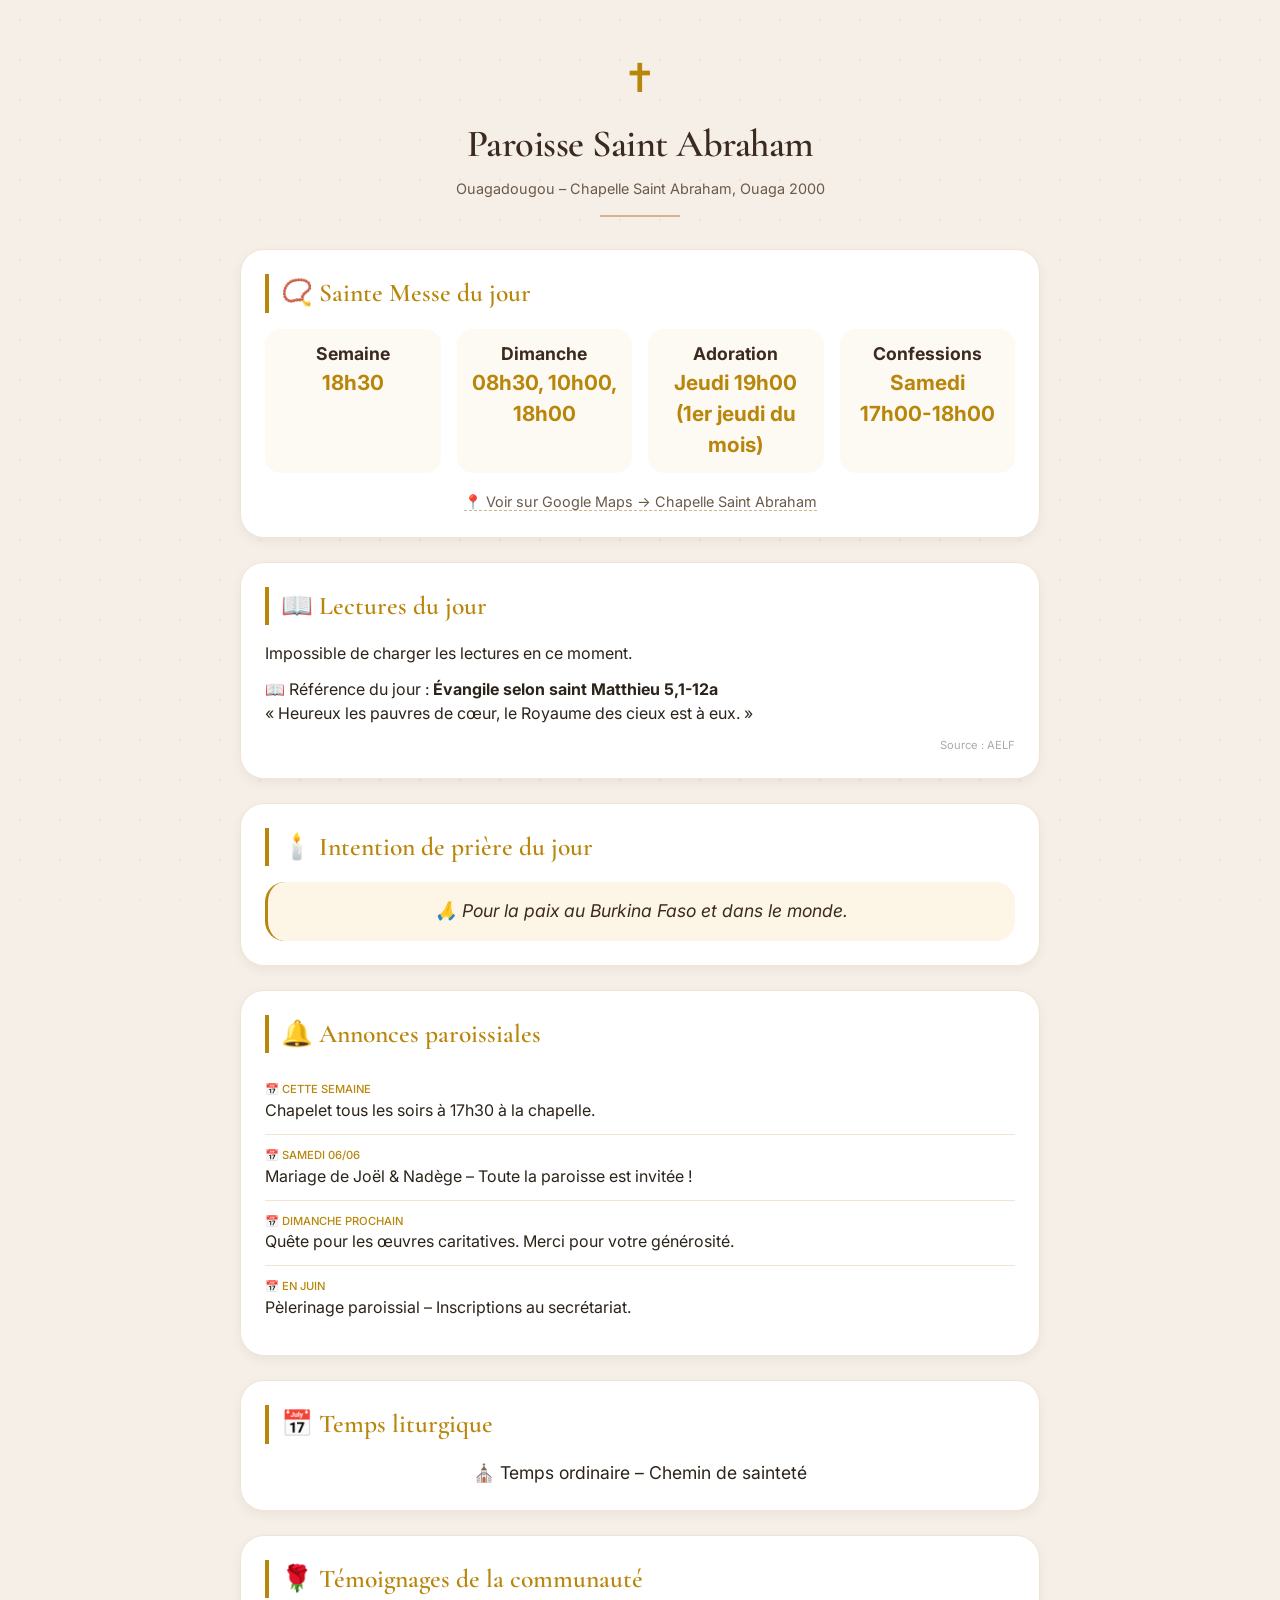
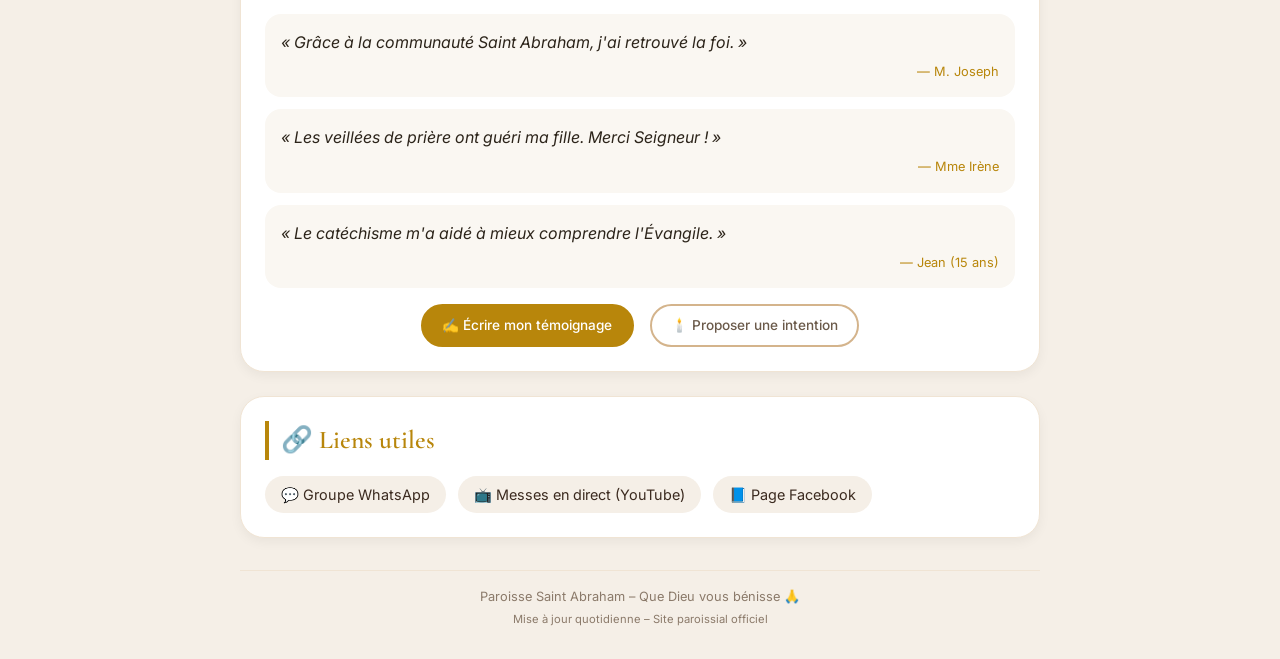
==== index.html @ 6b3c21b5 "Revise testimony CTA with new buttons and styles Updated the testimony call-to-action section to inc" ====
<!DOCTYPE html>
<html lang="fr">
<head>
    <meta charset="UTF-8">
    <meta name="viewport" content="width=device-width, initial-scale=1.0, viewport-fit=cover">
    <title>Paroisse Saint Abraham - Accueil</title>
    <meta name="description" content="Bienvenue à la Paroisse Saint Abraham - Horaires des messes, lectures du jour, intentions de prière et vie de la communauté chrétienne.">
    <link rel="stylesheet" href="style.css">
    <link href="https://fonts.googleapis.com/css2?family=Inter:opsz,wght@14..32,300;14..32,400;14..32,500;14..32,600;14..32,700&family=Cormorant+Garamond:ital,wght@0,400;0,500;1,400&display=swap" rel="stylesheet">
</head>
<body>
    <div class="bg-pattern"></div>
    
    <div class="container">
        <!-- Header avec nom de la paroisse -->
        <header>
            <div class="cross-icon">✝</div>
            <h1>Paroisse Saint Abraham</h1>
            <p class="subtitle">Ouagadougou – Chapelle Saint Abraham, Ouaga 2000</p>
            <div class="divider"></div>
        </header>

        <!-- Section : Messe du jour -->
        <section class="card mass-card">
            <h2>📿 Sainte Messe du jour</h2>
            <div id="mass-times" class="mass-times">
                <div class="skeleton">Chargement des horaires...</div>
            </div>
            <div class="location-link">
                <a href="https://maps.google.com/?q=Chapelle+Saint+Abraham+Ouaga+2000" target="_blank" rel="noopener noreferrer">
                    📍 Voir sur Google Maps → Chapelle Saint Abraham
                </a>
            </div>
        </section>

        <!-- Section : Lectures du jour -->
        <section class="card readings-card">
            <h2>📖 Lectures du jour</h2>
            <div id="readings" class="readings-content">
                <div class="skeleton">Chargement des lectures...</div>
            </div>
            <p class="reading-source">Source : AELF</p>
        </section>

        <!-- Section : Intention de prière -->
        <section class="card prayer-card">
            <h2>🕯️ Intention de prière du jour</h2>
            <div id="prayer-intention" class="prayer-text">
                <div class="skeleton">Chargement...</div>
            </div>
        </section>

        <!-- Section : Annonces -->
        <section class="card announcements-card">
            <h2>🔔 Annonces paroissiales</h2>
            <div id="announcements" class="announcements-list">
                <div class="skeleton">Chargement des annonces...</div>
            </div>
        </section>

        <!-- Section : Calendrier liturgique -->
        <section class="card calendar-card">
            <h2>📅 Temps liturgique</h2>
            <div id="liturgical-season" class="season-info">
                <div class="skeleton">Chargement...</div>
            </div>
        </section>

        <!-- Section : Témoignages -->
        <section class="card testimonies-card">
            <h2>🌹 Témoignages de la communauté</h2>
            <div id="testimonies" class="testimonies-list">
                <div class="skeleton">Chargement des témoignages...</div>
            </div>
          <div class="testimony-cta" style="display: flex; gap: 1rem; flex-wrap: wrap; justify-content: center;">
    <a href="partager.html" class="btn-outline" style="background: #b8860b; color: white; border-color: #b8860b;">
        ✍️ Écrire mon témoignage
    </a>
    <a href="partager.html" class="btn-outline">
        🕯️ Proposer une intention
    </a>
</div>
        </section>

        <!-- Section : Liens utiles -->
        <section class="card links-card">
            <h2>🔗 Liens utiles</h2>
            <div class="links-grid">
                <a href="#" class="link-item" id="whatsapp-link">💬 Groupe WhatsApp</a>
                <a href="#" class="link-item" id="youtube-link">📺 Messes en direct (YouTube)</a>
                <a href="#" class="link-item" id="facebook-link">📘 Page Facebook</a>
            </div>
        </section>

        <!-- Footer -->
        <footer>
            <p>Paroisse Saint Abraham – Que Dieu vous bénisse 🙏</p>
            <p class="footer-small">Mise à jour quotidienne – Site paroissial officiel</p>
        </footer>
    </div>

    <script src="script.js"></script>
</body>
</html>
---- style.css ----
/* Reset & base */
* {
    margin: 0;
    padding: 0;
    box-sizing: border-box;
}

body {
    font-family: 'Inter', sans-serif;
    background: #f5efe7;
    color: #2c241a;
    line-height: 1.5;
    padding: 1rem;
    position: relative;
    min-height: 100vh;
}

/* Fond léger avec motif */
.bg-pattern {
    position: fixed;
    top: 0;
    left: 0;
    width: 100%;
    height: 100%;
    background-image: radial-gradient(#d4c5b0 1px, transparent 1px);
    background-size: 40px 40px;
    opacity: 0.3;
    pointer-events: none;
    z-index: 0;
}

.container {
    max-width: 800px;
    margin: 0 auto;
    position: relative;
    z-index: 1;
}

/* Header */
header {
    text-align: center;
    margin: 2rem 0 2rem 0;
}

.cross-icon {
    font-size: 2.5rem;
    color: #b8860b;
    margin-bottom: 0.5rem;
}

h1 {
    font-family: 'Cormorant Garamond', serif;
    font-size: 2.4rem;
    font-weight: 600;
    color: #3b2a1f;
    letter-spacing: -0.5px;
}

.subtitle {
    color: #6b5a4a;
    font-size: 0.9rem;
    margin-top: 0.25rem;
}

.divider {
    width: 80px;
    height: 2px;
    background: #d4b48c;
    margin: 1rem auto 0;
}

/* Cartes */
.card {
    background: white;
    border-radius: 24px;
    padding: 1.5rem;
    margin-bottom: 1.5rem;
    box-shadow: 0 4px 12px rgba(0,0,0,0.05);
    transition: transform 0.2s, box-shadow 0.2s;
    border: 1px solid #f0e4d4;
}

.card:hover {
    transform: translateY(-2px);
    box-shadow: 0 8px 24px rgba(0,0,0,0.08);
}

h2 {
    font-family: 'Cormorant Garamond', serif;
    font-size: 1.6rem;
    font-weight: 600;
    color: #b8860b;
    margin-bottom: 1rem;
    border-left: 4px solid #b8860b;
    padding-left: 0.75rem;
}

/* Horaires messe */
.mass-times {
    display: flex;
    flex-wrap: wrap;
    gap: 1rem;
    justify-content: space-between;
}

.mass-day {
    flex: 1;
    min-width: 120px;
    background: #fdf9f3;
    padding: 0.75rem;
    border-radius: 16px;
    text-align: center;
}

.mass-day strong {
    display: block;
    font-size: 1.1rem;
    color: #3b2a1f;
}

.mass-hour {
    font-size: 1.3rem;
    font-weight: 700;
    color: #b8860b;
}

.location-link {
    margin-top: 1rem;
    text-align: center;
}

.location-link a {
    color: #6b5a4a;
    text-decoration: none;
    font-size: 0.9rem;
    border-bottom: 1px dashed #d4b48c;
}

/* Lectures */
.readings-content p {
    margin-bottom: 0.75rem;
}

.reading-ref {
    font-weight: 600;
    color: #b8860b;
}

.reading-text {
    font-style: italic;
    color: #4a3a2a;
}

.reading-source {
    font-size: 0.7rem;
    color: #aaa;
    text-align: right;
    margin-top: 0.5rem;
}

/* Intention de prière */
.prayer-text {
    background: #fdf5e6;
    padding: 1rem;
    border-radius: 20px;
    font-size: 1.1rem;
    font-style: italic;
    text-align: center;
    color: #3b2a1f;
    border-left: 3px solid #b8860b;
}

/* Annonces */
.announcement-item {
    padding: 0.75rem 0;
    border-bottom: 1px solid #f0e4d4;
}

.announcement-item:last-child {
    border-bottom: none;
}

.announcement-date {
    font-size: 0.7rem;
    color: #b8860b;
    font-weight: 500;
    text-transform: uppercase;
}

/* Témoignages */
.testimony-item {
    background: #faf7f2;
    padding: 1rem;
    border-radius: 16px;
    margin-bottom: 0.75rem;
    font-style: italic;
}

.testimony-author {
    margin-top: 0.5rem;
    font-size: 0.8rem;
    color: #b8860b;
    text-align: right;
    font-style: normal;
}

.testimony-cta {
    margin-top: 1rem;
    text-align: center;
}

.btn-outline {
    display: inline-block;
    padding: 0.6rem 1.2rem;
    border: 2px solid #d4b48c;
    border-radius: 40px;
    color: #6b5a4a;
    text-decoration: none;
    font-size: 0.85rem;
    font-weight: 500;
    transition: 0.2s;
}

.btn-outline:hover {
    background: #d4b48c;
    color: white;
}

/* Liens utiles */
.links-grid {
    display: flex;
    flex-wrap: wrap;
    gap: 0.75rem;
}

.link-item {
    background: #f5efe7;
    padding: 0.5rem 1rem;
    border-radius: 40px;
    text-decoration: none;
    color: #3b2a1f;
    font-size: 0.9rem;
    transition: 0.2s;
}

.link-item:hover {
    background: #d4b48c;
    color: white;
}

/* Footer */
footer {
    text-align: center;
    margin-top: 2rem;
    padding: 1rem;
    font-size: 0.8rem;
    color: #8b7a6a;
    border-top: 1px solid #f0e4d4;
}

.footer-small {
    font-size: 0.7rem;
    margin-top: 0.25rem;
}

/* Skeleton */
.skeleton {
    background: linear-gradient(90deg, #f0e4d4 25%, #faf3ea 50%, #f0e4d4 75%);
    background-size: 200% 100%;
    animation: shimmer 1.5s infinite;
    height: 1.2rem;
    border-radius: 8px;
    width: 100%;
    margin: 0.5rem 0;
}

@keyframes shimmer {
    0% { background-position: 200% 0; }
    100% { background-position: -200% 0; }
}

/* Responsive */
@media (max-width: 600px) {
    body {
        padding: 0.75rem;
    }
    
    h1 {
        font-size: 1.8rem;
    }
    
    .card {
        padding: 1rem;
    }
    
    .mass-times {
        flex-direction: column;
    }
}
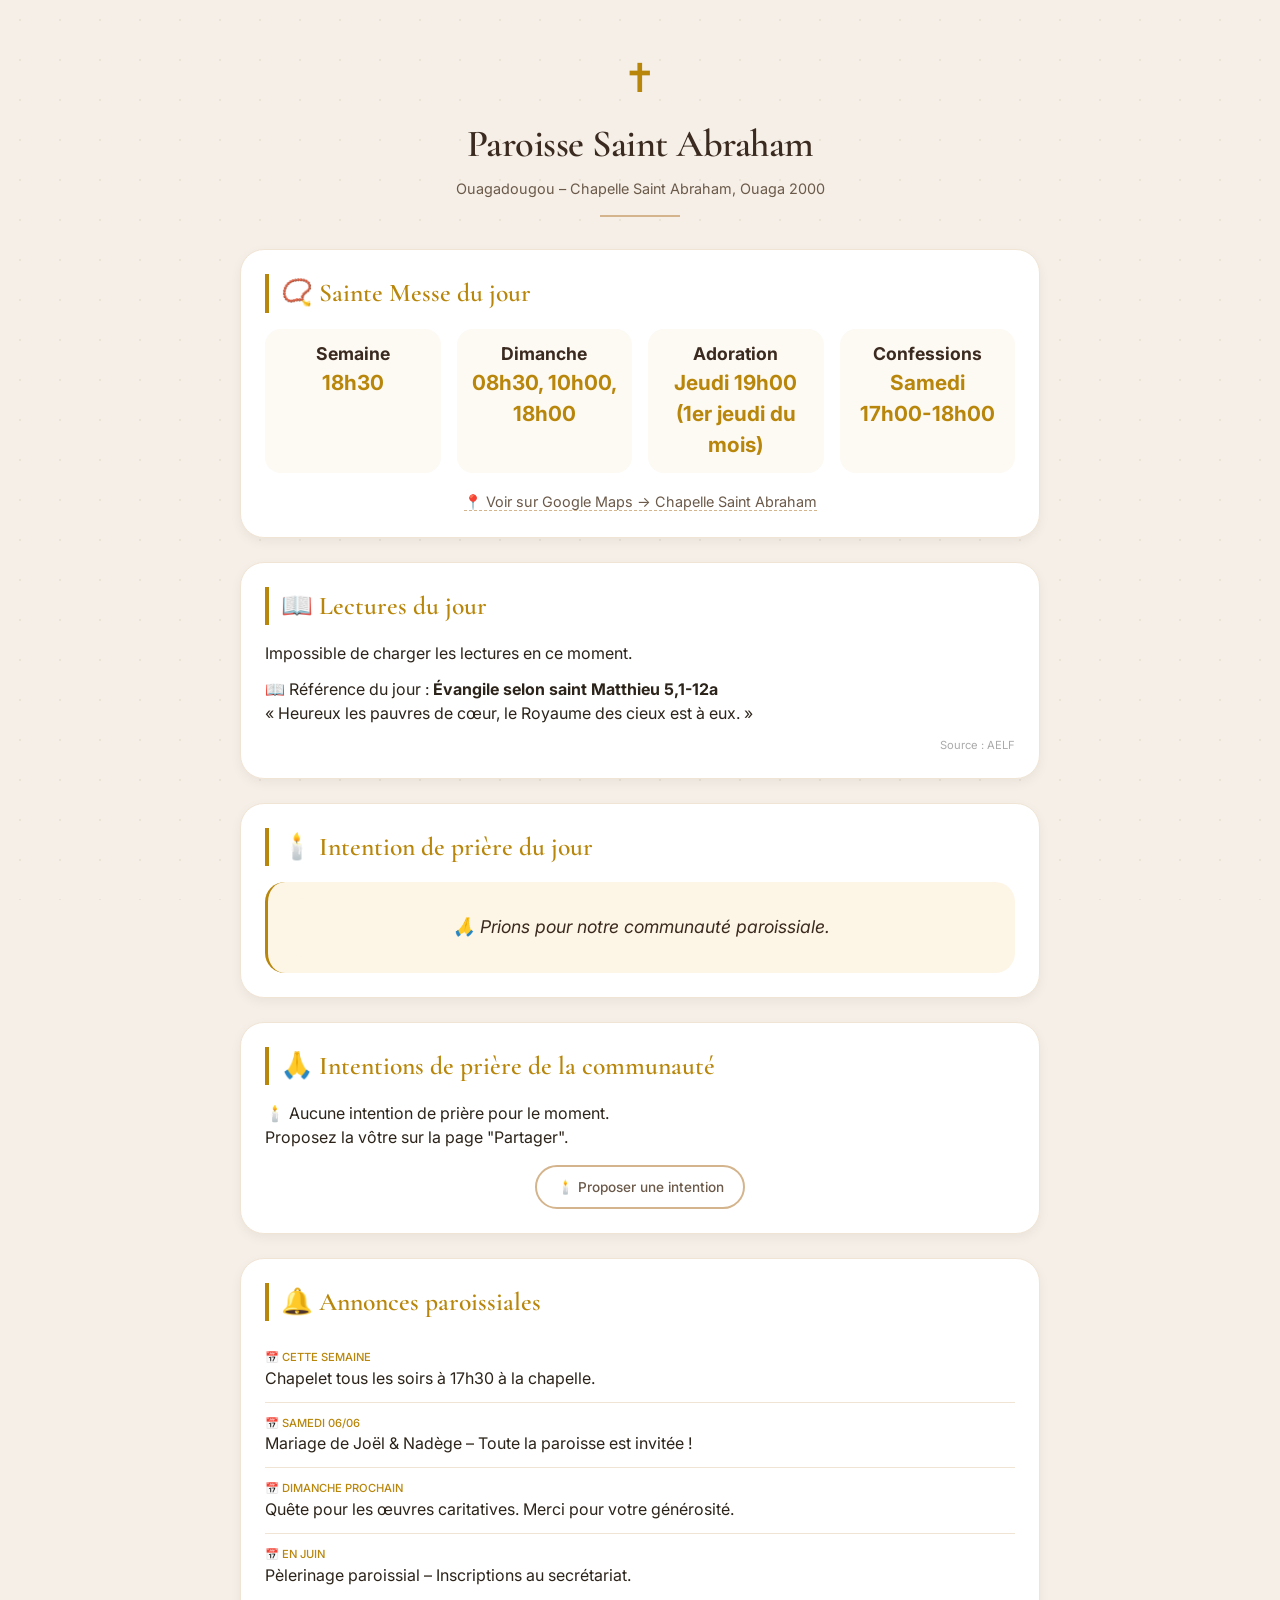
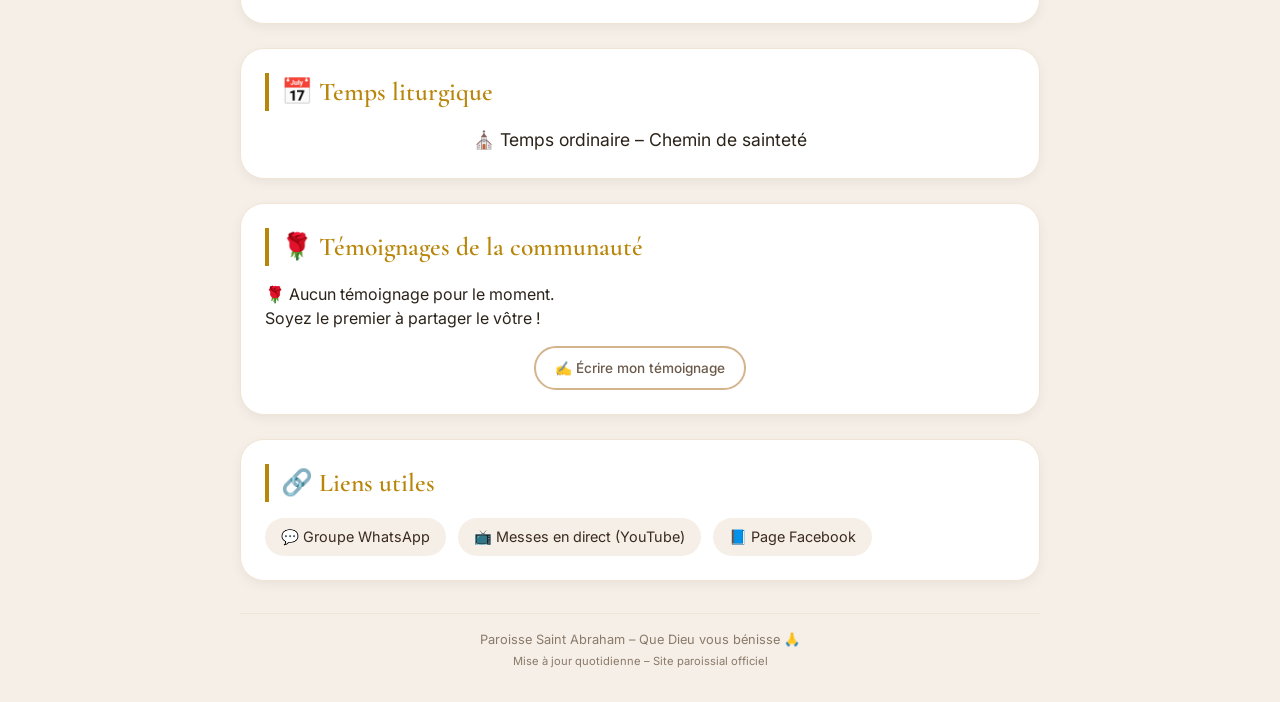
==== commit 2d4b307e: "Update index.html" ====
--- a/index.html
+++ b/index.html
@@ -42,13 +42,25 @@
             <p class="reading-source">Source : AELF</p>
         </section>
 
-        <!-- Section : Intention de prière -->
-        <section class="card prayer-card">
-            <h2>🕯️ Intention de prière du jour</h2>
-            <div id="prayer-intention" class="prayer-text">
-                <div class="skeleton">Chargement...</div>
-            </div>
-        </section>
+       <!-- Section : Intention de prière du jour (une en avant) -->
+<section class="card prayer-card">
+    <h2>🕯️ Intention de prière du jour</h2>
+    <div id="prayer-intention" class="prayer-text">
+        <div class="skeleton">Chargement...</div>
+    </div>
+</section>
+        <!-- Section : Toutes les intentions de prière -->
+<section class="card">
+    <h2>🙏 Intentions de prière de la communauté</h2>
+    <div id="prayer-intentions" style="max-height: 400px; overflow-y: auto;">
+        <div class="skeleton">Chargement des intentions...</div>
+    </div>
+    <div class="testimony-cta" style="margin-top: 1rem;">
+        <a href="partager.html" class="btn-outline">
+            🕯️ Proposer une intention
+        </a>
+    </div>
+</section>
 
         <!-- Section : Annonces -->
         <section class="card announcements-card">
@@ -66,21 +78,18 @@
             </div>
         </section>
 
-        <!-- Section : Témoignages -->
-        <section class="card testimonies-card">
-            <h2>🌹 Témoignages de la communauté</h2>
-            <div id="testimonies" class="testimonies-list">
-                <div class="skeleton">Chargement des témoignages...</div>
-            </div>
-          <div class="testimony-cta" style="display: flex; gap: 1rem; flex-wrap: wrap; justify-content: center;">
-    <a href="partager.html" class="btn-outline" style="background: #b8860b; color: white; border-color: #b8860b;">
-        ✍️ Écrire mon témoignage
-    </a>
-    <a href="partager.html" class="btn-outline">
-        🕯️ Proposer une intention
-    </a>
-</div>
-        </section>
+      <!-- Section : Témoignages -->
+<section class="card testimonies-card">
+    <h2>🌹 Témoignages de la communauté</h2>
+    <div id="testimonies" class="testimonies-list">
+        <div class="skeleton">Chargement des témoignages...</div>
+    </div>
+    <div class="testimony-cta" style="margin-top: 1rem;">
+        <a href="partager.html" class="btn-outline">
+            ✍️ Écrire mon témoignage
+        </a>
+    </div>
+</section>
 
         <!-- Section : Liens utiles -->
         <section class="card links-card">
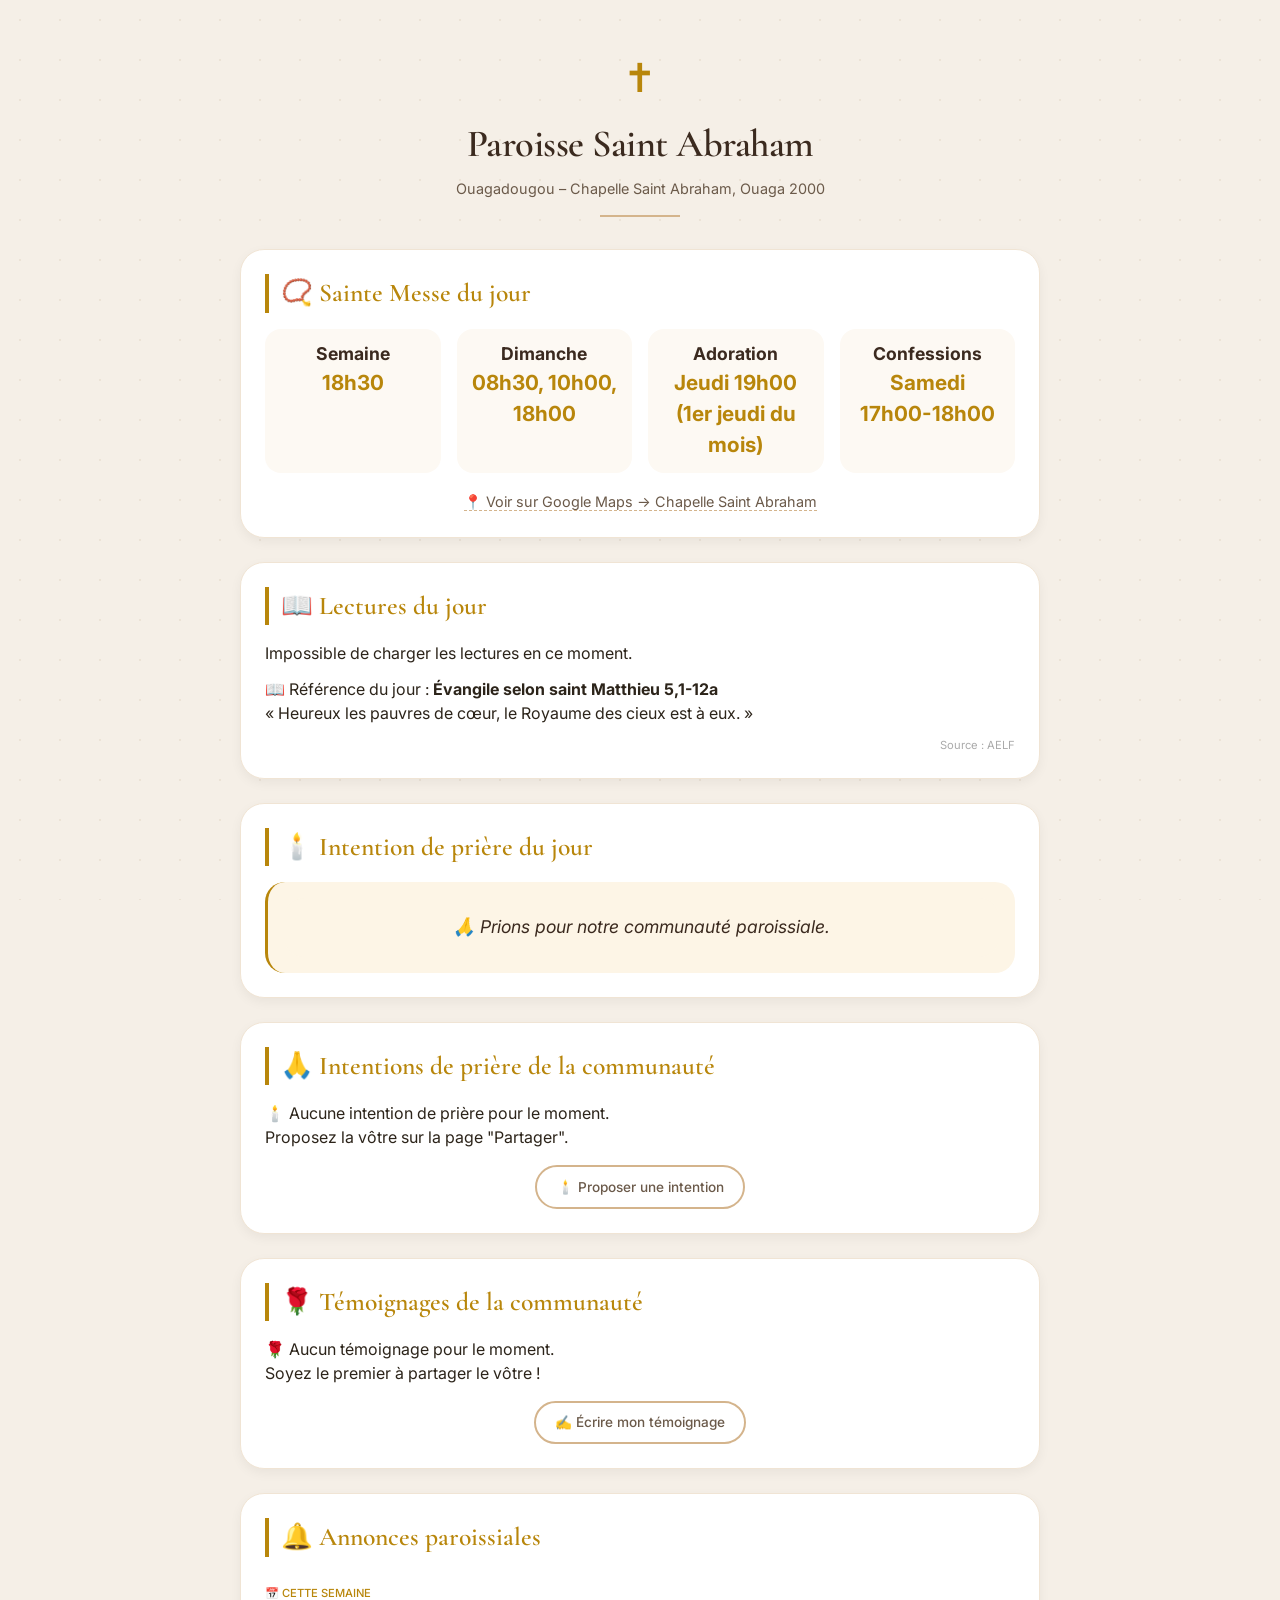
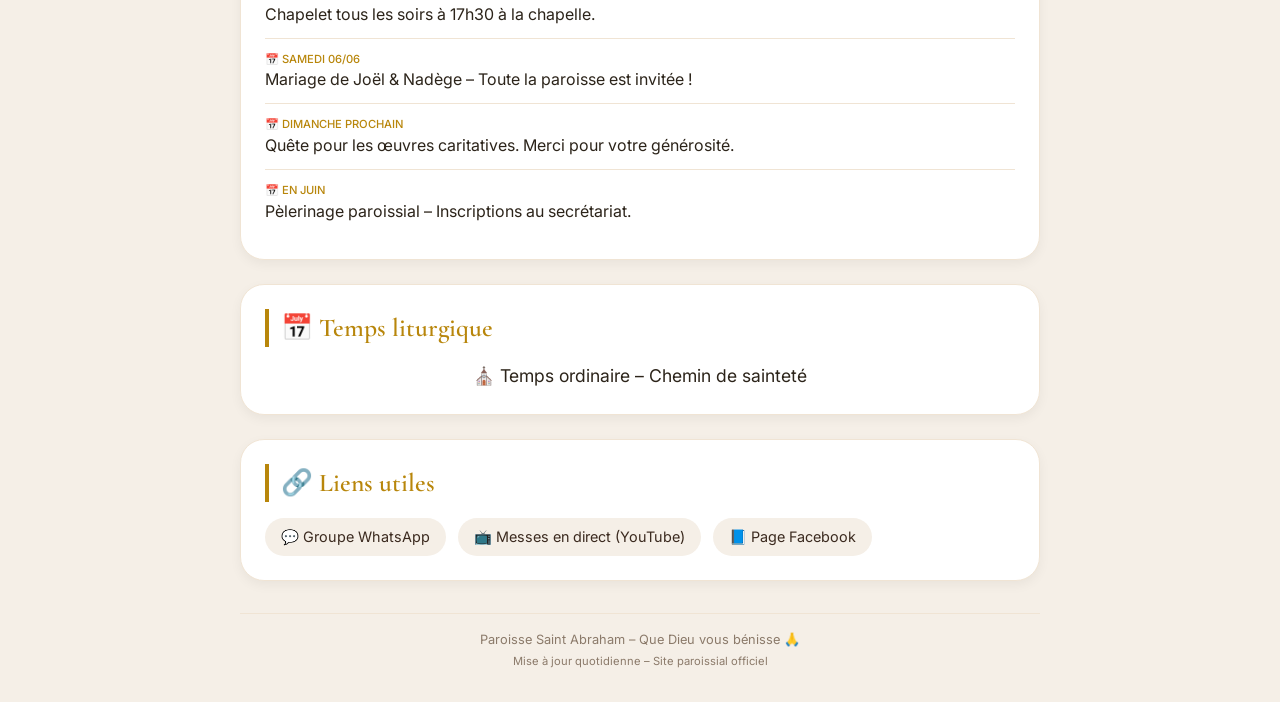
==== commit 304d164a: "Update index.html" ====
--- a/index.html
+++ b/index.html
@@ -42,25 +42,39 @@
             <p class="reading-source">Source : AELF</p>
         </section>
 
-       <!-- Section : Intention de prière du jour (une en avant) -->
-<section class="card prayer-card">
-    <h2>🕯️ Intention de prière du jour</h2>
-    <div id="prayer-intention" class="prayer-text">
-        <div class="skeleton">Chargement...</div>
-    </div>
-</section>
-        <!-- Section : Toutes les intentions de prière -->
-<section class="card">
-    <h2>🙏 Intentions de prière de la communauté</h2>
-    <div id="prayer-intentions" style="max-height: 400px; overflow-y: auto;">
-        <div class="skeleton">Chargement des intentions...</div>
-    </div>
-    <div class="testimony-cta" style="margin-top: 1rem;">
-        <a href="partager.html" class="btn-outline">
-            🕯️ Proposer une intention
-        </a>
-    </div>
-</section>
+        <!-- Section : Intention de prière du jour (une en avant) -->
+        <section class="card prayer-card">
+            <h2>🕯️ Intention de prière du jour</h2>
+            <div id="prayer-intention" class="prayer-text">
+                <div class="skeleton">Chargement...</div>
+            </div>
+        </section>
+
+        <!-- Section : Toutes les intentions de prière (approuvées uniquement) -->
+        <section class="card">
+            <h2>🙏 Intentions de prière de la communauté</h2>
+            <div id="prayer-intentions" style="max-height: 400px; overflow-y: auto;">
+                <div class="skeleton">Chargement des intentions...</div>
+            </div>
+            <div class="testimony-cta" style="margin-top: 1rem;">
+                <a href="partager.html" class="btn-outline">
+                    🕯️ Proposer une intention
+                </a>
+            </div>
+        </section>
+
+        <!-- Section : Témoignages (approuvés uniquement) -->
+        <section class="card testimonies-card">
+            <h2>🌹 Témoignages de la communauté</h2>
+            <div id="testimonies" class="testimonies-list">
+                <div class="skeleton">Chargement des témoignages...</div>
+            </div>
+            <div class="testimony-cta" style="margin-top: 1rem;">
+                <a href="partager.html" class="btn-outline">
+                    ✍️ Écrire mon témoignage
+                </a>
+            </div>
+        </section>
 
         <!-- Section : Annonces -->
         <section class="card announcements-card">
@@ -77,19 +91,6 @@
                 <div class="skeleton">Chargement...</div>
             </div>
         </section>
-
-      <!-- Section : Témoignages -->
-<section class="card testimonies-card">
-    <h2>🌹 Témoignages de la communauté</h2>
-    <div id="testimonies" class="testimonies-list">
-        <div class="skeleton">Chargement des témoignages...</div>
-    </div>
-    <div class="testimony-cta" style="margin-top: 1rem;">
-        <a href="partager.html" class="btn-outline">
-            ✍️ Écrire mon témoignage
-        </a>
-    </div>
-</section>
 
         <!-- Section : Liens utiles -->
         <section class="card links-card">
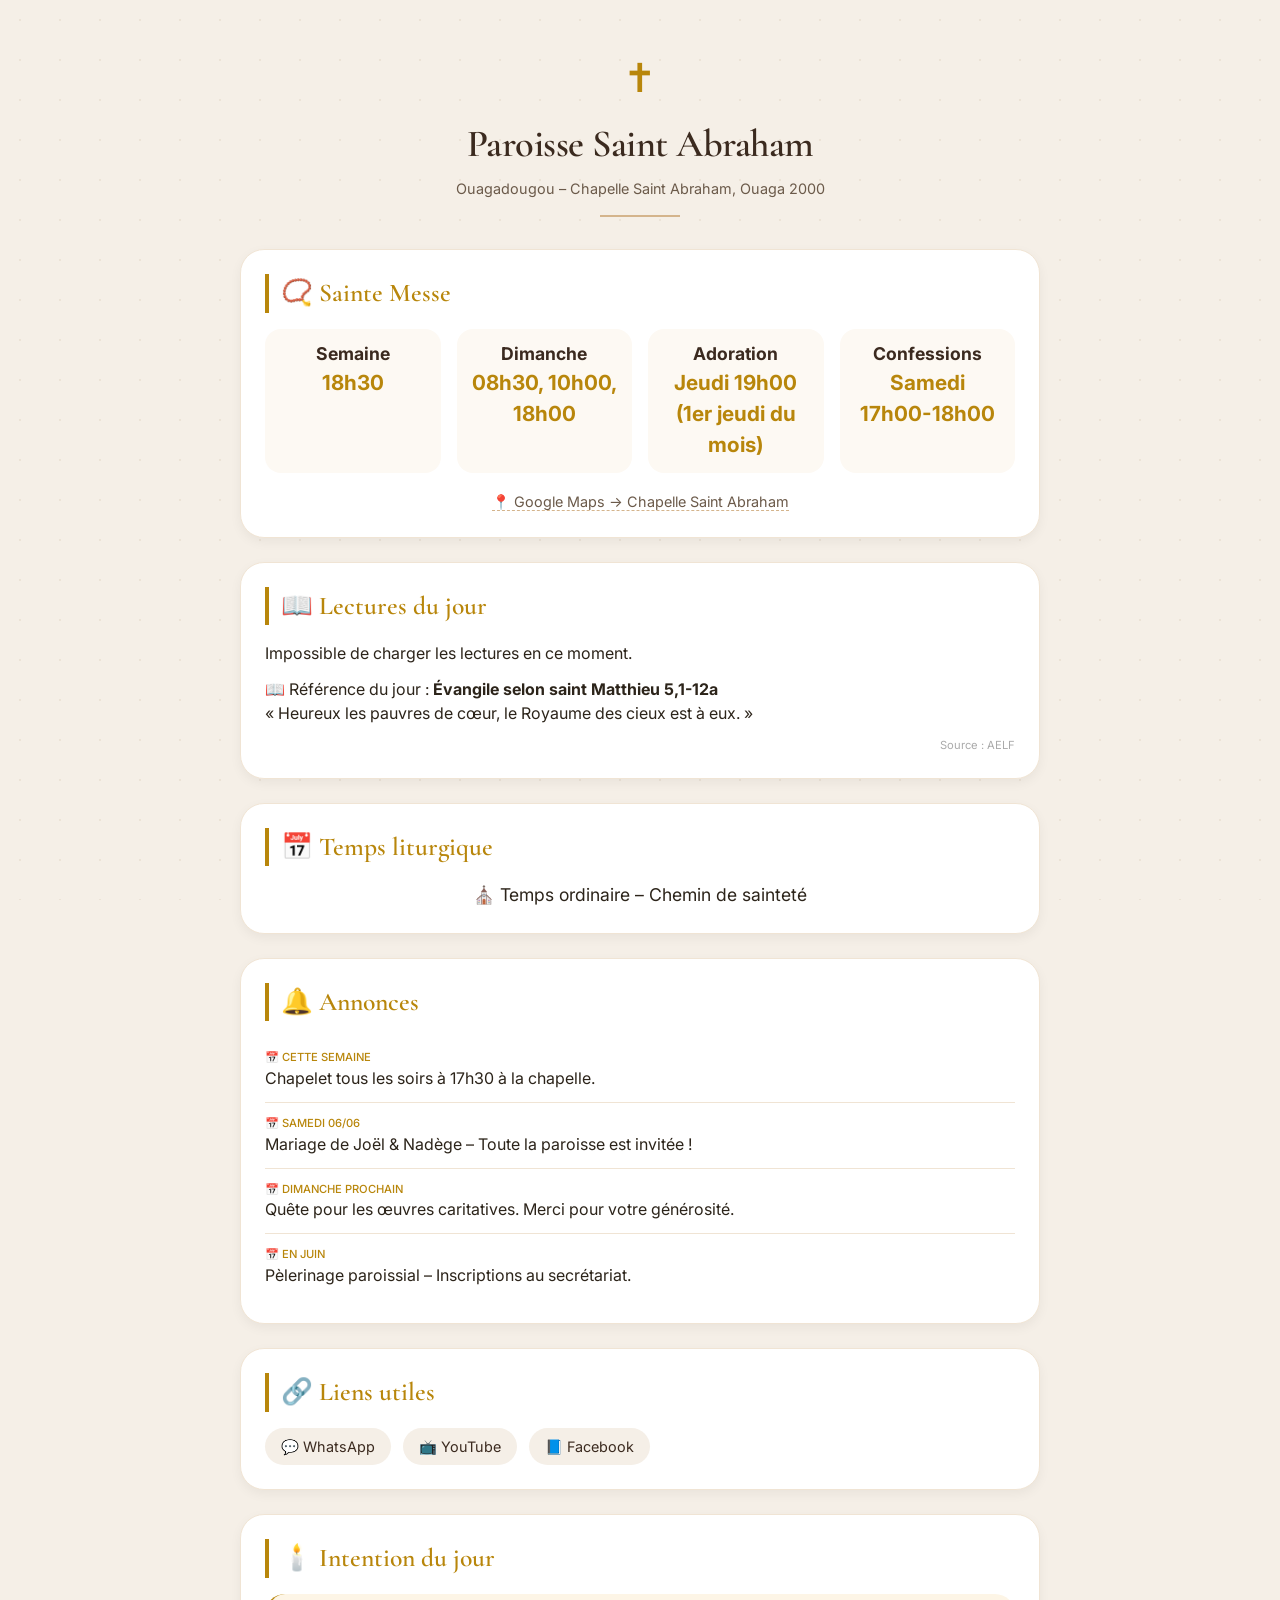
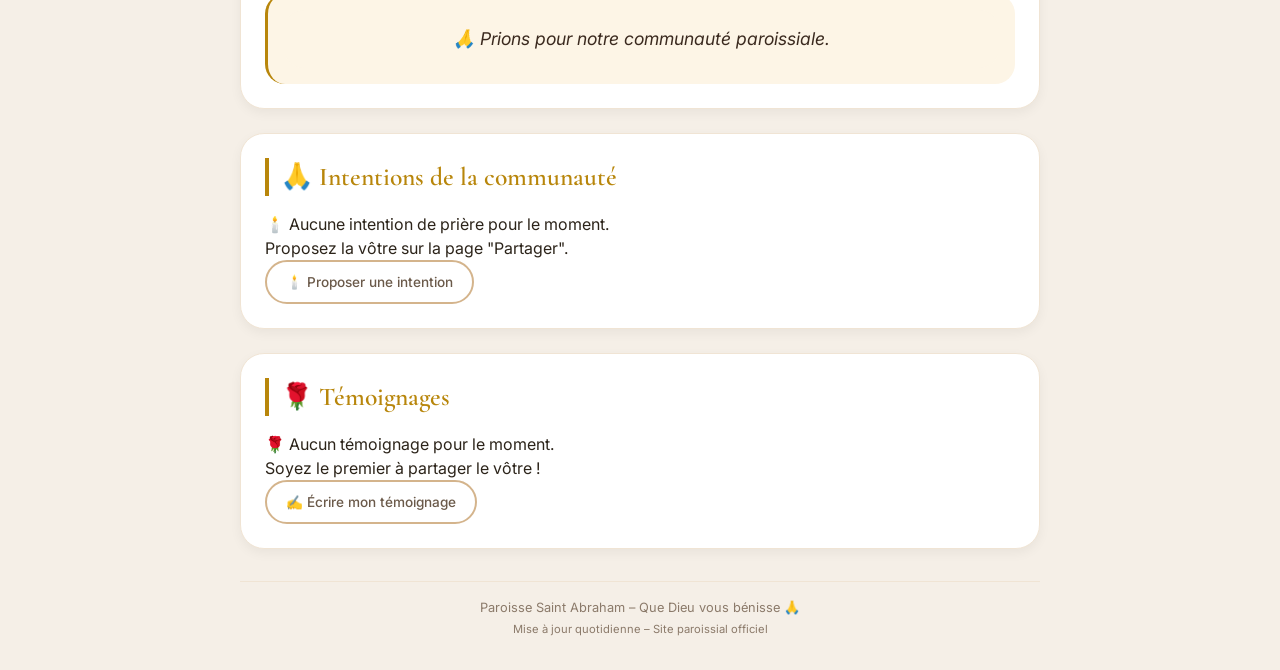
==== commit 117d6fe0: "Update index.html" ====
--- a/index.html
+++ b/index.html
@@ -20,87 +20,99 @@
             <div class="divider"></div>
         </header>
 
-        <!-- Section : Messe du jour -->
-        <section class="card mass-card">
-            <h2>📿 Sainte Messe du jour</h2>
-            <div id="mass-times" class="mass-times">
-                <div class="skeleton">Chargement des horaires...</div>
+        <!-- Grille principale : 2 colonnes -->
+        <div class="main-grid">
+            
+            <!-- COLONNE DE GAUCHE -->
+            <div class="left-column">
+                
+                <!-- Section : Messe du jour -->
+                <section class="card mass-card">
+                    <h2>📿 Sainte Messe</h2>
+                    <div id="mass-times" class="mass-times">
+                        <div class="skeleton">Chargement des horaires...</div>
+                    </div>
+                    <div class="location-link">
+                        <a href="https://maps.google.com/?q=Chapelle+Saint+Abraham+Ouaga+2000" target="_blank" rel="noopener noreferrer">
+                            📍 Google Maps → Chapelle Saint Abraham
+                        </a>
+                    </div>
+                </section>
+
+                <!-- Section : Lectures du jour -->
+                <section class="card readings-card">
+                    <h2>📖 Lectures du jour</h2>
+                    <div id="readings" class="readings-content">
+                        <div class="skeleton">Chargement des lectures...</div>
+                    </div>
+                    <p class="reading-source">Source : AELF</p>
+                </section>
+
+                <!-- Section : Calendrier liturgique -->
+                <section class="card calendar-card">
+                    <h2>📅 Temps liturgique</h2>
+                    <div id="liturgical-season" class="season-info">
+                        <div class="skeleton">Chargement...</div>
+                    </div>
+                </section>
+
+                <!-- Section : Annonces -->
+                <section class="card announcements-card">
+                    <h2>🔔 Annonces</h2>
+                    <div id="announcements" class="announcements-list">
+                        <div class="skeleton">Chargement des annonces...</div>
+                    </div>
+                </section>
+
+                <!-- Section : Liens utiles -->
+                <section class="card links-card">
+                    <h2>🔗 Liens utiles</h2>
+                    <div class="links-grid">
+                        <a href="#" class="link-item" id="whatsapp-link">💬 WhatsApp</a>
+                        <a href="#" class="link-item" id="youtube-link">📺 YouTube</a>
+                        <a href="#" class="link-item" id="facebook-link">📘 Facebook</a>
+                    </div>
+                </section>
             </div>
-            <div class="location-link">
-                <a href="https://maps.google.com/?q=Chapelle+Saint+Abraham+Ouaga+2000" target="_blank" rel="noopener noreferrer">
-                    📍 Voir sur Google Maps → Chapelle Saint Abraham
-                </a>
+
+            <!-- COLONNE DE DROITE -->
+            <div class="right-column">
+
+                <!-- Section : Intention de prière du jour (mise en avant) -->
+                <section class="card prayer-card featured">
+                    <h2>🕯️ Intention du jour</h2>
+                    <div id="prayer-intention" class="prayer-text">
+                        <div class="skeleton">Chargement...</div>
+                    </div>
+                </section>
+
+                <!-- Section : Toutes les intentions de prière -->
+                <section class="card">
+                    <h2>🙏 Intentions de la communauté</h2>
+                    <div id="prayer-intentions" class="intentions-list">
+                        <div class="skeleton">Chargement des intentions...</div>
+                    </div>
+                    <div class="cta-bottom">
+                        <a href="partager.html" class="btn-outline">
+                            🕯️ Proposer une intention
+                        </a>
+                    </div>
+                </section>
+
+                <!-- Section : Témoignages -->
+                <section class="card testimonies-card">
+                    <h2>🌹 Témoignages</h2>
+                    <div id="testimonies" class="testimonies-list">
+                        <div class="skeleton">Chargement des témoignages...</div>
+                    </div>
+                    <div class="cta-bottom">
+                        <a href="partager.html" class="btn-outline">
+                            ✍️ Écrire mon témoignage
+                        </a>
+                    </div>
+                </section>
             </div>
-        </section>
-
-        <!-- Section : Lectures du jour -->
-        <section class="card readings-card">
-            <h2>📖 Lectures du jour</h2>
-            <div id="readings" class="readings-content">
-                <div class="skeleton">Chargement des lectures...</div>
-            </div>
-            <p class="reading-source">Source : AELF</p>
-        </section>
-
-        <!-- Section : Intention de prière du jour (une en avant) -->
-        <section class="card prayer-card">
-            <h2>🕯️ Intention de prière du jour</h2>
-            <div id="prayer-intention" class="prayer-text">
-                <div class="skeleton">Chargement...</div>
-            </div>
-        </section>
-
-        <!-- Section : Toutes les intentions de prière (approuvées uniquement) -->
-        <section class="card">
-            <h2>🙏 Intentions de prière de la communauté</h2>
-            <div id="prayer-intentions" style="max-height: 400px; overflow-y: auto;">
-                <div class="skeleton">Chargement des intentions...</div>
-            </div>
-            <div class="testimony-cta" style="margin-top: 1rem;">
-                <a href="partager.html" class="btn-outline">
-                    🕯️ Proposer une intention
-                </a>
-            </div>
-        </section>
-
-        <!-- Section : Témoignages (approuvés uniquement) -->
-        <section class="card testimonies-card">
-            <h2>🌹 Témoignages de la communauté</h2>
-            <div id="testimonies" class="testimonies-list">
-                <div class="skeleton">Chargement des témoignages...</div>
-            </div>
-            <div class="testimony-cta" style="margin-top: 1rem;">
-                <a href="partager.html" class="btn-outline">
-                    ✍️ Écrire mon témoignage
-                </a>
-            </div>
-        </section>
-
-        <!-- Section : Annonces -->
-        <section class="card announcements-card">
-            <h2>🔔 Annonces paroissiales</h2>
-            <div id="announcements" class="announcements-list">
-                <div class="skeleton">Chargement des annonces...</div>
-            </div>
-        </section>
-
-        <!-- Section : Calendrier liturgique -->
-        <section class="card calendar-card">
-            <h2>📅 Temps liturgique</h2>
-            <div id="liturgical-season" class="season-info">
-                <div class="skeleton">Chargement...</div>
-            </div>
-        </section>
-
-        <!-- Section : Liens utiles -->
-        <section class="card links-card">
-            <h2>🔗 Liens utiles</h2>
-            <div class="links-grid">
-                <a href="#" class="link-item" id="whatsapp-link">💬 Groupe WhatsApp</a>
-                <a href="#" class="link-item" id="youtube-link">📺 Messes en direct (YouTube)</a>
-                <a href="#" class="link-item" id="facebook-link">📘 Page Facebook</a>
-            </div>
-        </section>
+        </div>
 
         <!-- Footer -->
         <footer>
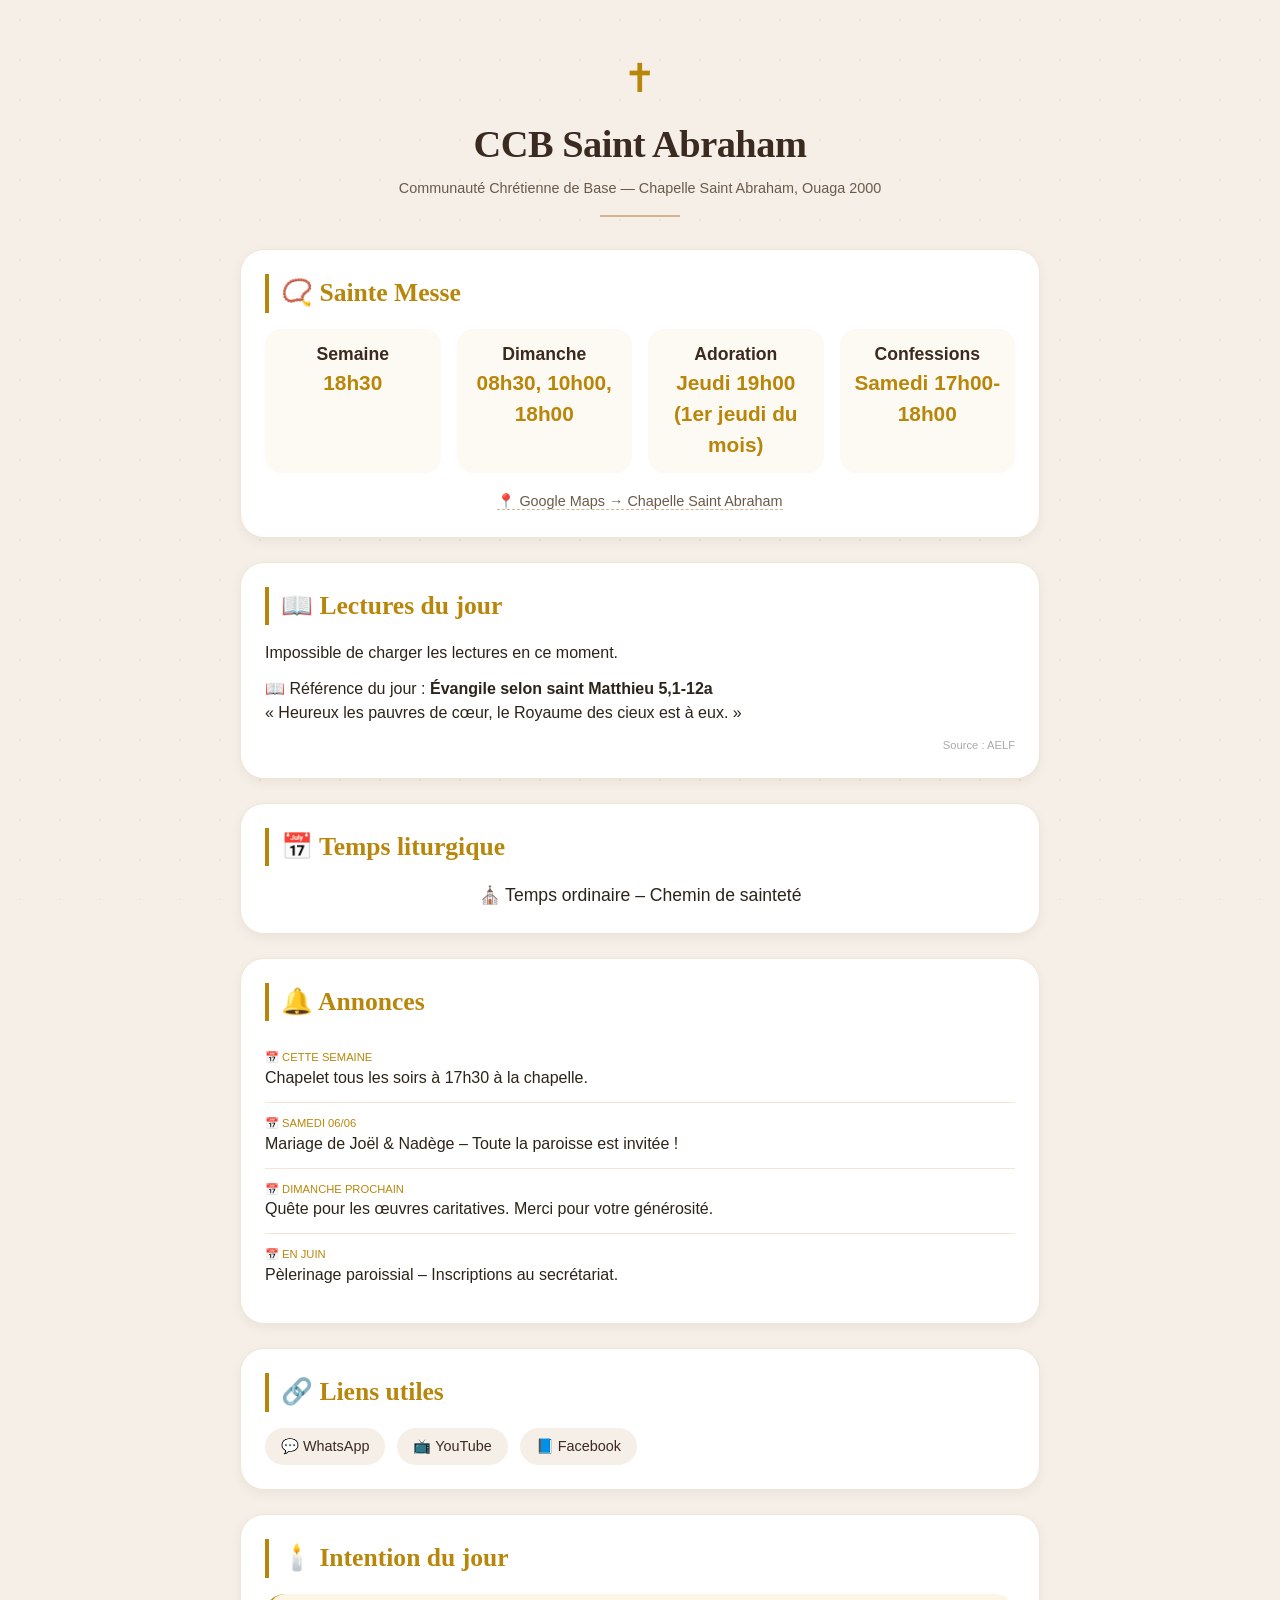
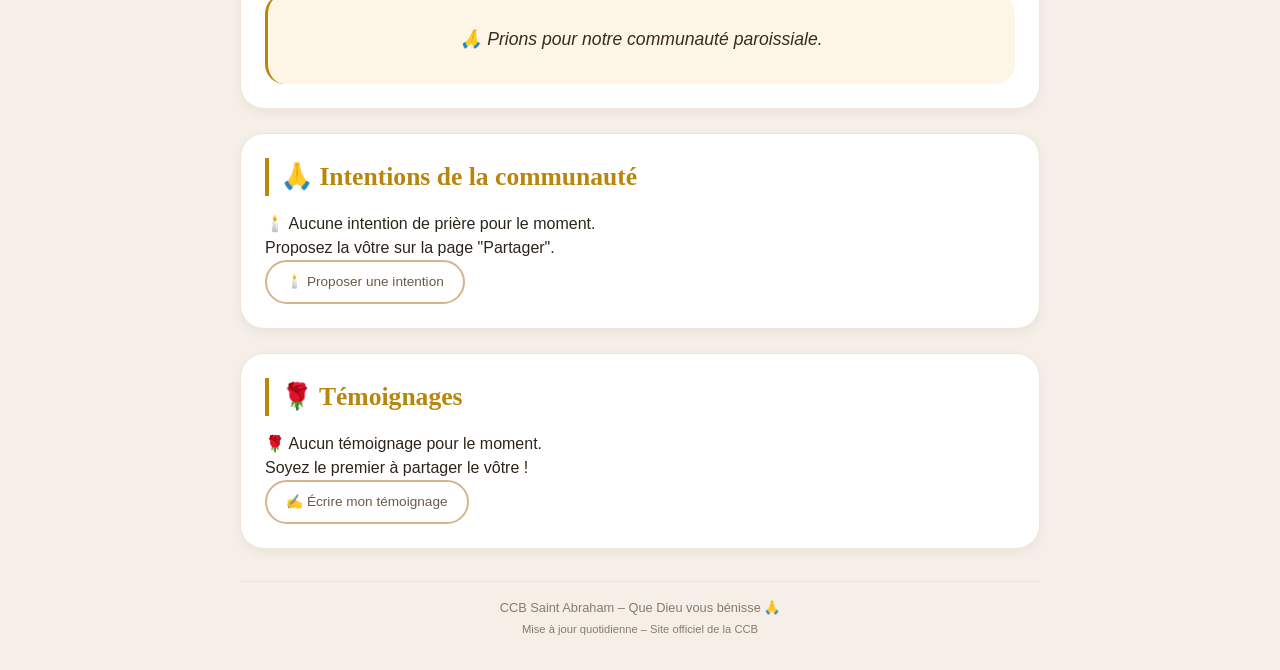
==== commit 2bcda5e8: "Update index.html" ====
--- a/index.html
+++ b/index.html
@@ -3,30 +3,27 @@
 <head>
     <meta charset="UTF-8">
     <meta name="viewport" content="width=device-width, initial-scale=1.0, viewport-fit=cover">
-    <title>Paroisse Saint Abraham - Accueil</title>
-    <meta name="description" content="Bienvenue à la Paroisse Saint Abraham - Horaires des messes, lectures du jour, intentions de prière et vie de la communauté chrétienne.">
+    <title>CCB – Communauté Chrétienne de Base</title>
+    <meta name="description" content="Bienvenue à la CCB – Horaires des messes, lectures du jour, intentions de prière et vie de la communauté chrétienne.">
     <link rel="stylesheet" href="style.css">
-    <link href="https://fonts.googleapis.com/css2?family=Inter:opsz,wght@14..32,300;14..32,400;14..32,500;14..32,600;14..32,700&family=Cormorant+Garamond:ital,wght@0,400;0,500;1,400&display=swap" rel="stylesheet">
+    <link href="https://fonts.googleapis.com/css2?family=Playfair+Display:ital,wght@0,400;0,600;1,400&family=DM+Sans:wght@300;400;500&display=swap" rel="stylesheet">
 </head>
 <body>
     <div class="bg-pattern"></div>
-    
+
     <div class="container">
-        <!-- Header avec nom de la paroisse -->
         <header>
             <div class="cross-icon">✝</div>
-            <h1>Paroisse Saint Abraham</h1>
-            <p class="subtitle">Ouagadougou – Chapelle Saint Abraham, Ouaga 2000</p>
+            <h1>CCB Saint Abraham</h1>
+            <p class="subtitle">Communauté Chrétienne de Base — Chapelle Saint Abraham, Ouaga 2000</p>
             <div class="divider"></div>
         </header>
 
-        <!-- Grille principale : 2 colonnes -->
         <div class="main-grid">
-            
-            <!-- COLONNE DE GAUCHE -->
+
+            <!-- COLONNE GAUCHE -->
             <div class="left-column">
-                
-                <!-- Section : Messe du jour -->
+
                 <section class="card mass-card">
                     <h2>📿 Sainte Messe</h2>
                     <div id="mass-times" class="mass-times">
@@ -39,7 +36,6 @@
                     </div>
                 </section>
 
-                <!-- Section : Lectures du jour -->
                 <section class="card readings-card">
                     <h2>📖 Lectures du jour</h2>
                     <div id="readings" class="readings-content">
@@ -48,7 +44,6 @@
                     <p class="reading-source">Source : AELF</p>
                 </section>
 
-                <!-- Section : Calendrier liturgique -->
                 <section class="card calendar-card">
                     <h2>📅 Temps liturgique</h2>
                     <div id="liturgical-season" class="season-info">
@@ -56,7 +51,6 @@
                     </div>
                 </section>
 
-                <!-- Section : Annonces -->
                 <section class="card announcements-card">
                     <h2>🔔 Annonces</h2>
                     <div id="announcements" class="announcements-list">
@@ -64,7 +58,6 @@
                     </div>
                 </section>
 
-                <!-- Section : Liens utiles -->
                 <section class="card links-card">
                     <h2>🔗 Liens utiles</h2>
                     <div class="links-grid">
@@ -75,10 +68,9 @@
                 </section>
             </div>
 
-            <!-- COLONNE DE DROITE -->
+            <!-- COLONNE DROITE -->
             <div class="right-column">
 
-                <!-- Section : Intention de prière du jour (mise en avant) -->
                 <section class="card prayer-card featured">
                     <h2>🕯️ Intention du jour</h2>
                     <div id="prayer-intention" class="prayer-text">
@@ -86,27 +78,25 @@
                     </div>
                 </section>
 
-                <!-- Section : Toutes les intentions de prière -->
                 <section class="card">
                     <h2>🙏 Intentions de la communauté</h2>
                     <div id="prayer-intentions" class="intentions-list">
                         <div class="skeleton">Chargement des intentions...</div>
                     </div>
                     <div class="cta-bottom">
-                        <a href="partager.html" class="btn-outline">
+                        <a href="intention.html" class="btn-outline">
                             🕯️ Proposer une intention
                         </a>
                     </div>
                 </section>
 
-                <!-- Section : Témoignages -->
                 <section class="card testimonies-card">
                     <h2>🌹 Témoignages</h2>
                     <div id="testimonies" class="testimonies-list">
                         <div class="skeleton">Chargement des témoignages...</div>
                     </div>
                     <div class="cta-bottom">
-                        <a href="partager.html" class="btn-outline">
+                        <a href="temoignage.html" class="btn-outline">
                             ✍️ Écrire mon témoignage
                         </a>
                     </div>
@@ -114,10 +104,9 @@
             </div>
         </div>
 
-        <!-- Footer -->
         <footer>
-            <p>Paroisse Saint Abraham – Que Dieu vous bénisse 🙏</p>
-            <p class="footer-small">Mise à jour quotidienne – Site paroissial officiel</p>
+            <p>CCB Saint Abraham – Que Dieu vous bénisse 🙏</p>
+            <p class="footer-small">Mise à jour quotidienne – Site officiel de la CCB</p>
         </footer>
     </div>
 
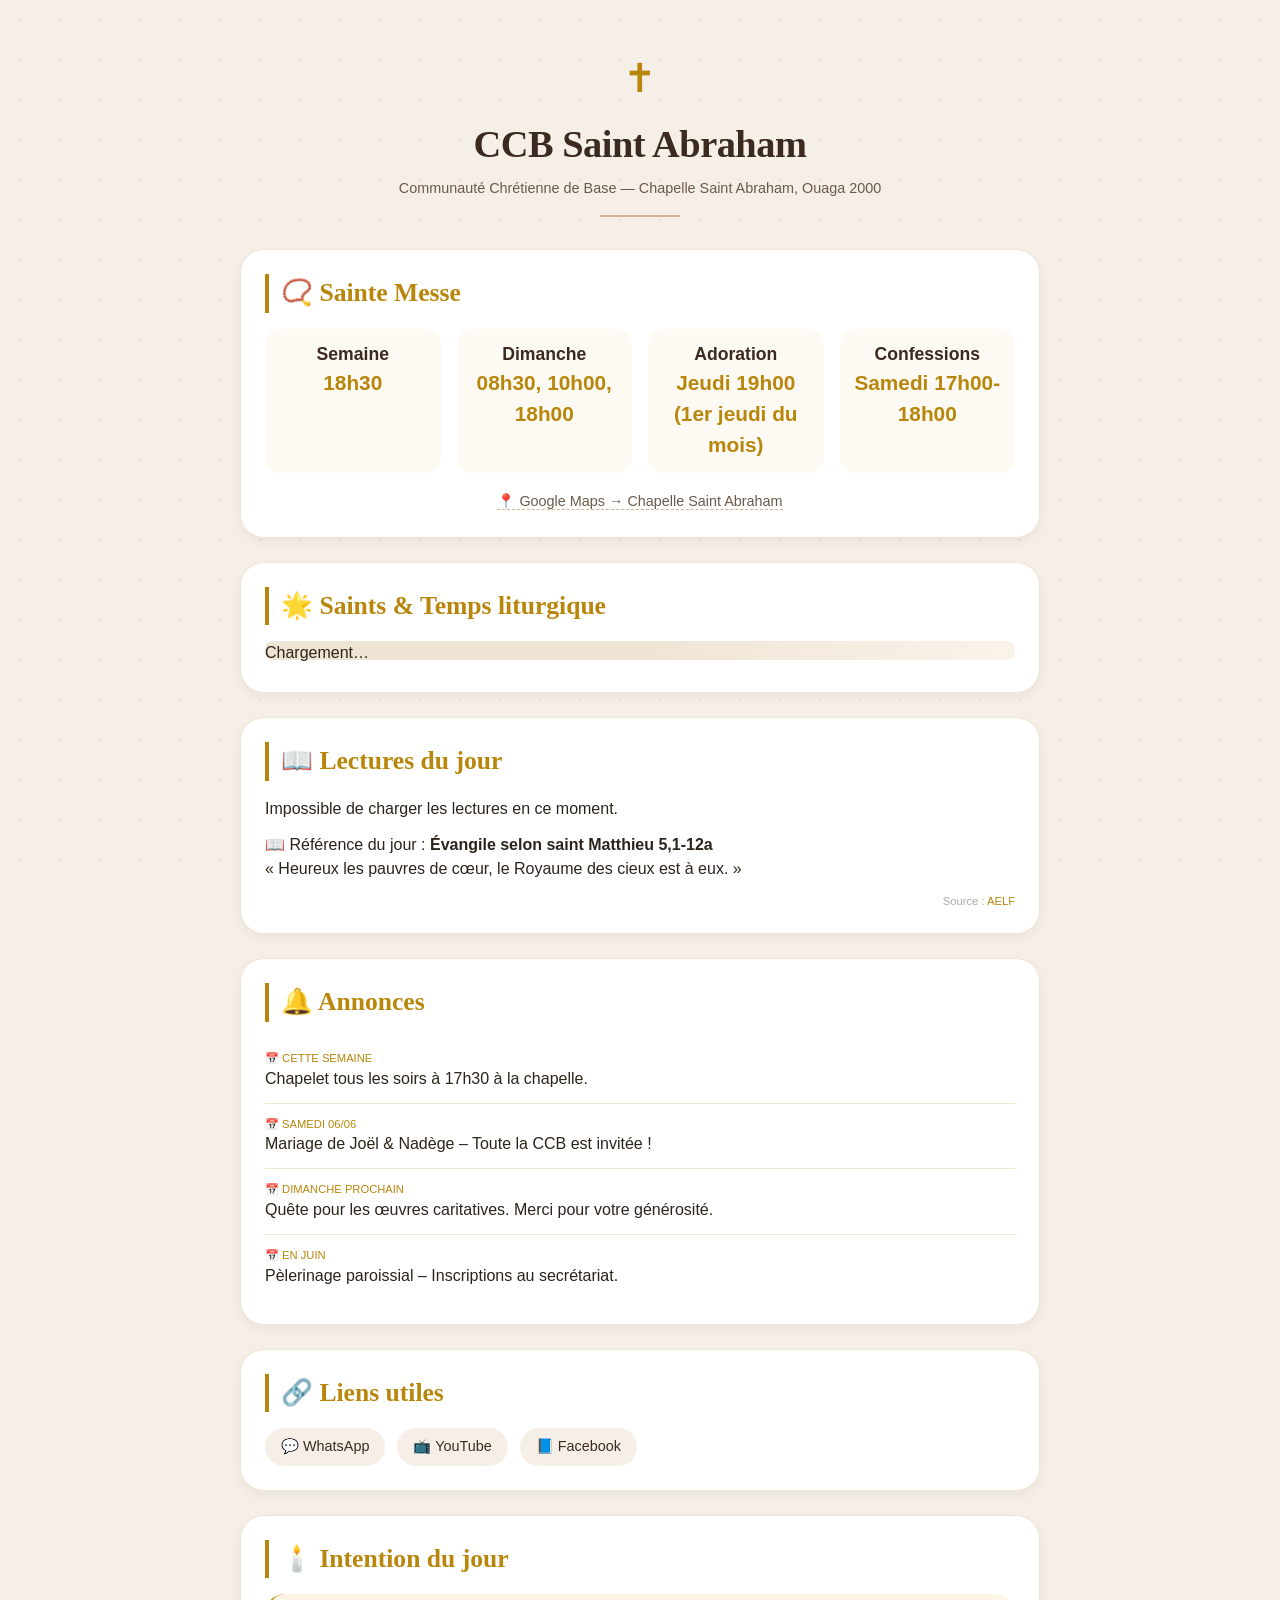
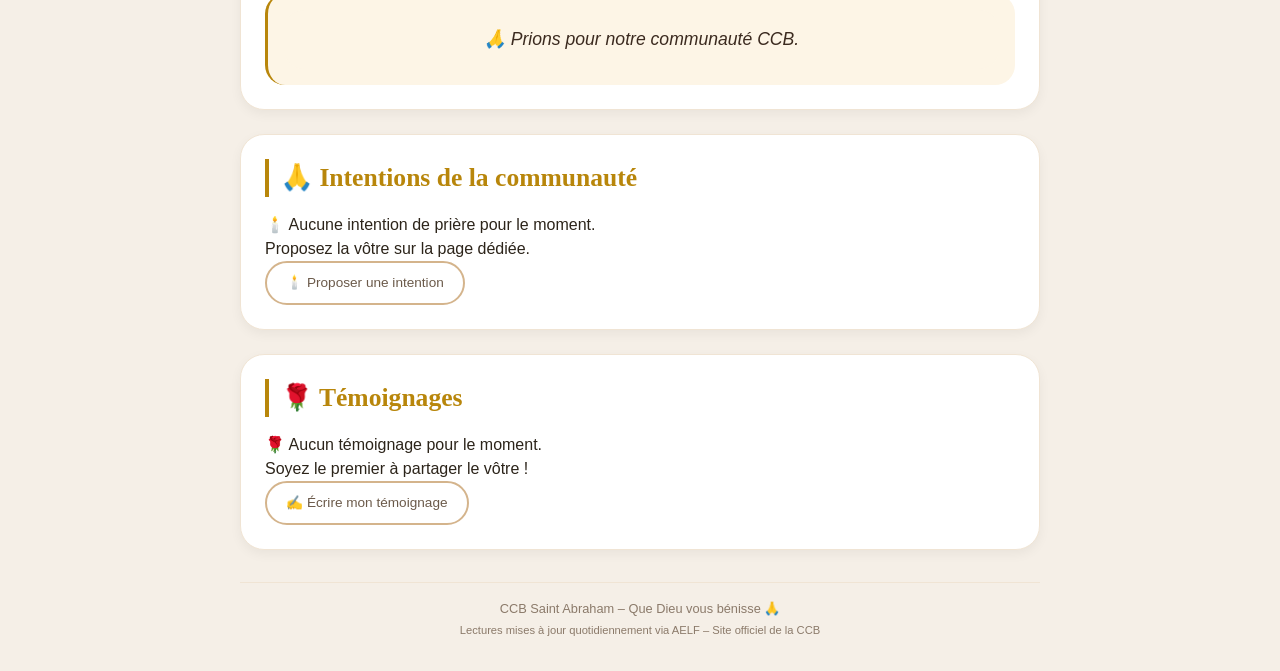
==== commit 1f655bf9: "Update index.html" ====
--- a/index.html
+++ b/index.html
@@ -3,8 +3,8 @@
 <head>
     <meta charset="UTF-8">
     <meta name="viewport" content="width=device-width, initial-scale=1.0, viewport-fit=cover">
-    <title>CCB – Communauté Chrétienne de Base</title>
-    <meta name="description" content="Bienvenue à la CCB – Horaires des messes, lectures du jour, intentions de prière et vie de la communauté chrétienne.">
+    <title>CCB Saint Abraham – Lectures & Vie de la communauté</title>
+    <meta name="description" content="CCB Saint Abraham – Lectures du jour (AELF), saints, temps liturgique, intentions de prière et vie de la communauté.">
     <link rel="stylesheet" href="style.css">
     <link href="https://fonts.googleapis.com/css2?family=Playfair+Display:ital,wght@0,400;0,600;1,400&family=DM+Sans:wght@300;400;500&display=swap" rel="stylesheet">
 </head>
@@ -21,43 +21,49 @@
 
         <div class="main-grid">
 
-            <!-- COLONNE GAUCHE -->
+            <!-- ══════════ COLONNE GAUCHE ══════════ -->
             <div class="left-column">
 
+                <!-- Horaires Messes -->
                 <section class="card mass-card">
                     <h2>📿 Sainte Messe</h2>
                     <div id="mass-times" class="mass-times">
-                        <div class="skeleton">Chargement des horaires...</div>
+                        <div class="skeleton">Chargement des horaires…</div>
                     </div>
                     <div class="location-link">
-                        <a href="https://maps.google.com/?q=Chapelle+Saint+Abraham+Ouaga+2000" target="_blank" rel="noopener noreferrer">
+                        <a href="https://maps.google.com/?q=Chapelle+Saint+Abraham+Ouaga+2000"
+                           target="_blank" rel="noopener noreferrer">
                             📍 Google Maps → Chapelle Saint Abraham
                         </a>
                     </div>
                 </section>
 
+                <!-- Saints du jour + Temps liturgique (données AELF) -->
+                <section class="card calendar-card">
+                    <h2>🌟 Saints & Temps liturgique</h2>
+                    <div id="saints-du-jour">
+                        <div class="skeleton">Chargement…</div>
+                    </div>
+                </section>
+
+                <!-- Lectures du jour (données AELF) -->
                 <section class="card readings-card">
                     <h2>📖 Lectures du jour</h2>
                     <div id="readings" class="readings-content">
-                        <div class="skeleton">Chargement des lectures...</div>
+                        <div class="skeleton">Chargement des lectures…</div>
                     </div>
-                    <p class="reading-source">Source : AELF</p>
+                    <p class="reading-source">Source : <a href="https://www.aelf.org" target="_blank" rel="noopener" style="color:#b8860b;text-decoration:none;">AELF</a></p>
                 </section>
 
-                <section class="card calendar-card">
-                    <h2>📅 Temps liturgique</h2>
-                    <div id="liturgical-season" class="season-info">
-                        <div class="skeleton">Chargement...</div>
+                <!-- Annonces -->
+                <section class="card announcements-card">
+                    <h2>🔔 Annonces</h2>
+                    <div id="announcements" class="announcements-list">
+                        <div class="skeleton">Chargement…</div>
                     </div>
                 </section>
 
-                <section class="card announcements-card">
-                    <h2>🔔 Annonces</h2>
-                    <div id="announcements" class="announcements-list">
-                        <div class="skeleton">Chargement des annonces...</div>
-                    </div>
-                </section>
-
+                <!-- Liens utiles -->
                 <section class="card links-card">
                     <h2>🔗 Liens utiles</h2>
                     <div class="links-grid">
@@ -66,22 +72,25 @@
                         <a href="#" class="link-item" id="facebook-link">📘 Facebook</a>
                     </div>
                 </section>
+
             </div>
 
-            <!-- COLONNE DROITE -->
+            <!-- ══════════ COLONNE DROITE ══════════ -->
             <div class="right-column">
 
+                <!-- Intention du jour -->
                 <section class="card prayer-card featured">
                     <h2>🕯️ Intention du jour</h2>
                     <div id="prayer-intention" class="prayer-text">
-                        <div class="skeleton">Chargement...</div>
+                        <div class="skeleton">Chargement…</div>
                     </div>
                 </section>
 
+                <!-- Intentions de la communauté -->
                 <section class="card">
                     <h2>🙏 Intentions de la communauté</h2>
                     <div id="prayer-intentions" class="intentions-list">
-                        <div class="skeleton">Chargement des intentions...</div>
+                        <div class="skeleton">Chargement des intentions…</div>
                     </div>
                     <div class="cta-bottom">
                         <a href="intention.html" class="btn-outline">
@@ -90,10 +99,11 @@
                     </div>
                 </section>
 
+                <!-- Témoignages -->
                 <section class="card testimonies-card">
                     <h2>🌹 Témoignages</h2>
                     <div id="testimonies" class="testimonies-list">
-                        <div class="skeleton">Chargement des témoignages...</div>
+                        <div class="skeleton">Chargement des témoignages…</div>
                     </div>
                     <div class="cta-bottom">
                         <a href="temoignage.html" class="btn-outline">
@@ -101,12 +111,13 @@
                         </a>
                     </div>
                 </section>
+
             </div>
         </div>
 
         <footer>
             <p>CCB Saint Abraham – Que Dieu vous bénisse 🙏</p>
-            <p class="footer-small">Mise à jour quotidienne – Site officiel de la CCB</p>
+            <p class="footer-small">Lectures mises à jour quotidiennement via AELF – Site officiel de la CCB</p>
         </footer>
     </div>
 
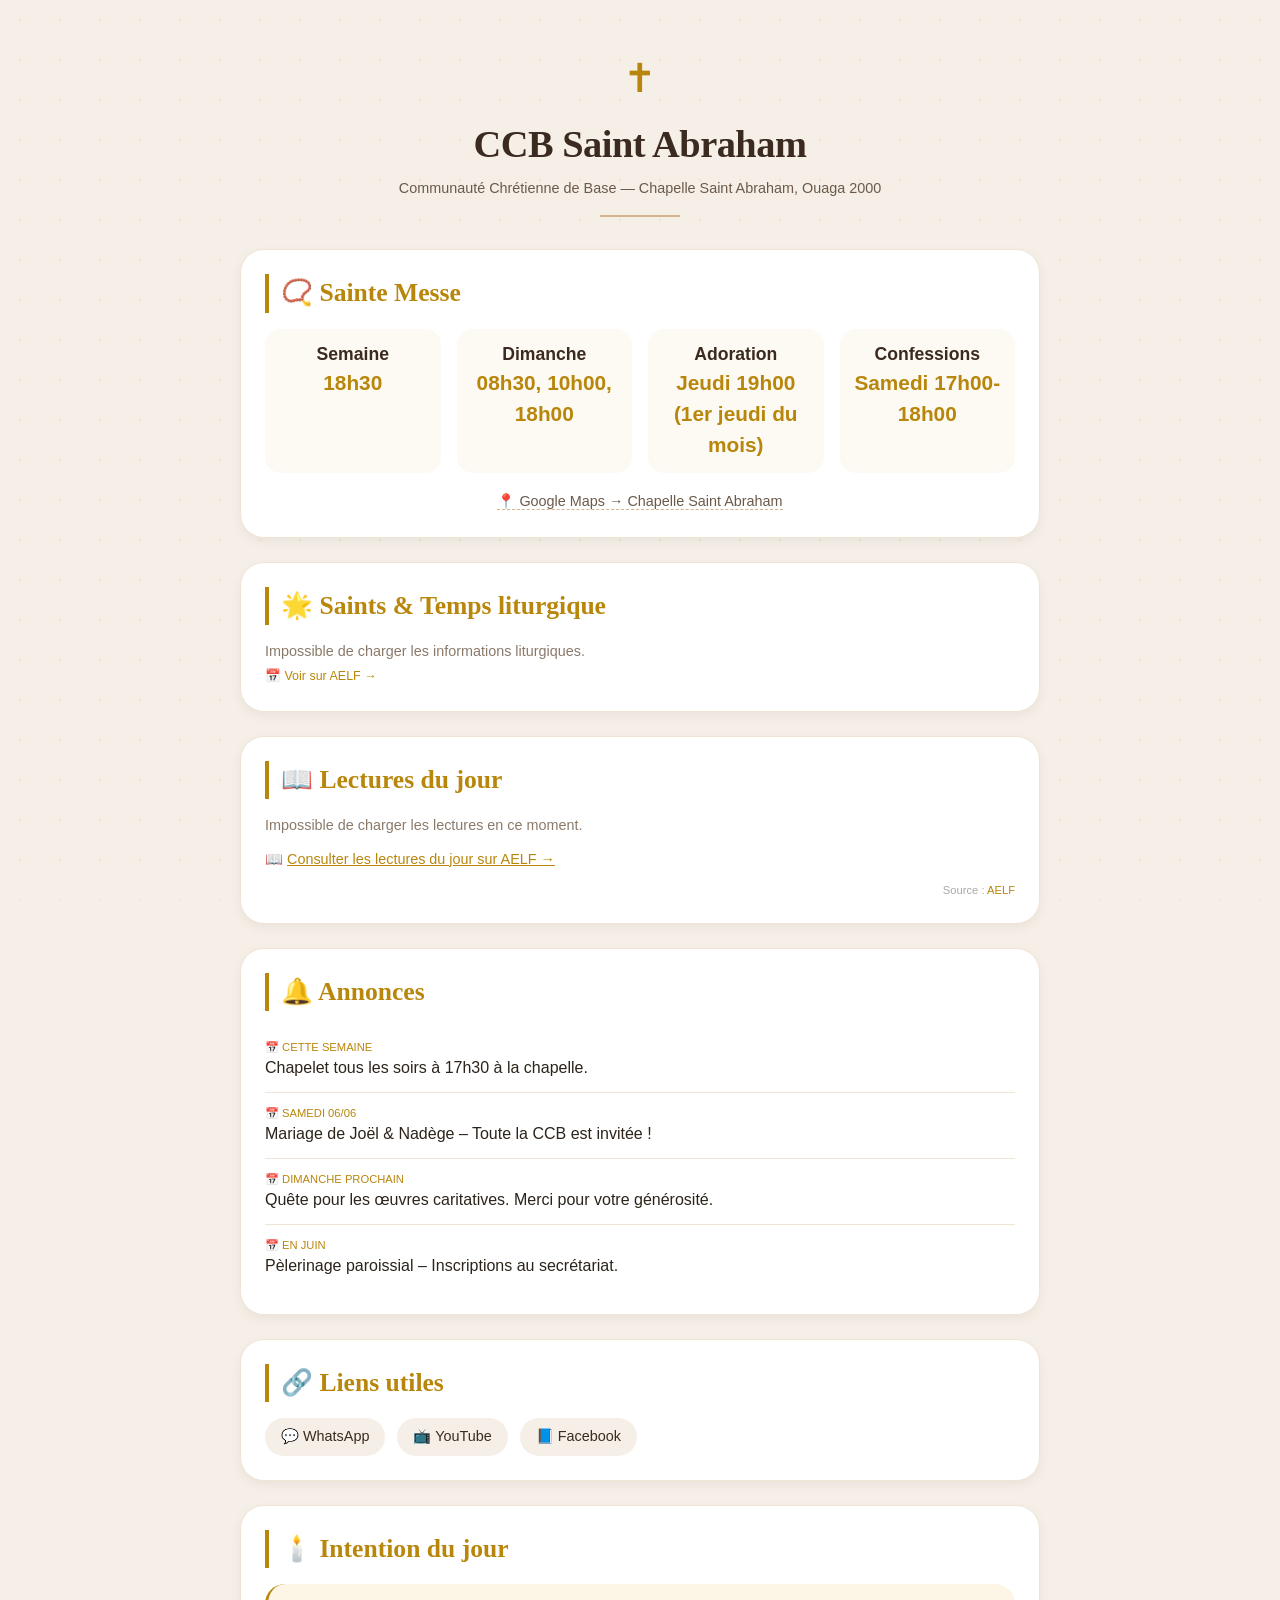
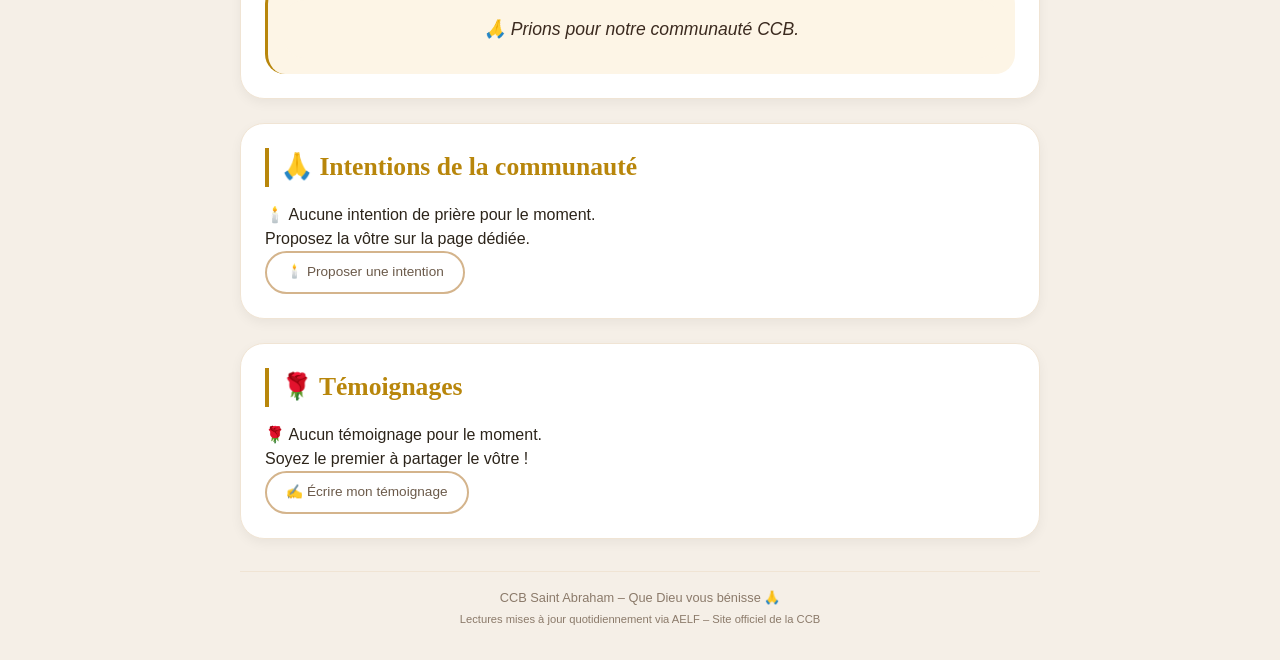
==== commit a31b24cb: "Update index.html" ====
--- a/index.html
+++ b/index.html
@@ -67,7 +67,7 @@
                 <section class="card links-card">
                     <h2>🔗 Liens utiles</h2>
                     <div class="links-grid">
-                        <a href="#" class="link-item" id="whatsapp-link">💬 WhatsApp</a>
+                        <a href="#" class="link-item" id="https://chat.whatsapp.com/Lu87Qe9l9C70Kz9niL7Kz8?s=cl&p=a&mlu=4">💬 WhatsApp</a>
                         <a href="#" class="link-item" id="youtube-link">📺 YouTube</a>
                         <a href="#" class="link-item" id="facebook-link">📘 Facebook</a>
                     </div>
